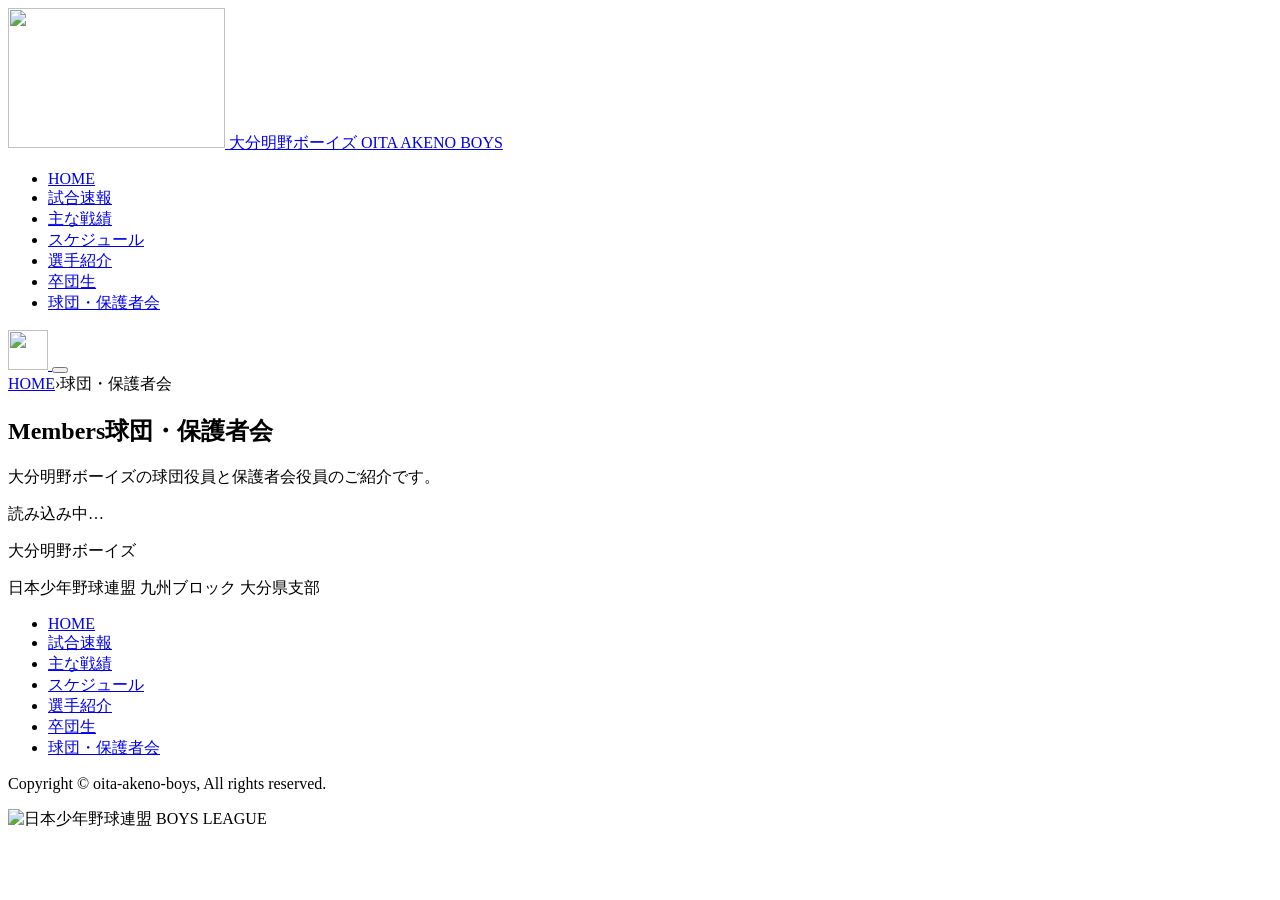
==== club.html @ 2be81007 "Add files via upload" ====
<!DOCTYPE html>
<html lang="ja">
<head>
<meta charset="UTF-8">
<meta name="viewport" content="width=device-width, initial-scale=1">
<title>球団・保護者会 | 大分明野ボーイズ</title>
<meta name="description" content="大分明野ボーイズの球団役員・保護者会役員のご紹介。大分市の中学硬式野球チームの運営体制です。">
<link rel="canonical" href="https://www.oct-net.ne.jp/oita-akeno-boys/club.html">
<meta name="robots" content="index,follow,max-image-preview:large">
<meta name="theme-color" content="#16224a">
<meta property="og:type" content="article">
<meta property="og:site_name" content="大分明野ボーイズ">
<meta property="og:locale" content="ja_JP">
<meta property="og:title" content="球団・保護者会 | 大分明野ボーイズ">
<meta property="og:description" content="大分明野ボーイズの球団役員・保護者会役員のご紹介。大分市の中学硬式野球チームの運営体制です。">
<meta property="og:url" content="https://www.oct-net.ne.jp/oita-akeno-boys/club.html">
<meta property="og:image" content="https://www.oct-net.ne.jp/oita-akeno-boys/assets/og-image.jpg">
<meta property="og:image:width" content="1200">
<meta property="og:image:height" content="630">
<meta property="og:image:alt" content="大分明野ボーイズ">
<meta name="twitter:card" content="summary_large_image">
<link rel="icon" href="assets/favicon.svg" type="image/svg+xml">
<link rel="apple-touch-icon" href="assets/apple-touch-icon.png">
<link rel="stylesheet" href="assets/style.css">
<script type="application/ld+json">
{
  "@context": "https://schema.org",
  "@type": "BreadcrumbList",
  "itemListElement": [
    {
      "@type": "ListItem",
      "position": 1,
      "name": "HOME",
      "item": "https://www.oct-net.ne.jp/oita-akeno-boys/"
    },
    {
      "@type": "ListItem",
      "position": 2,
      "name": "球団・保護者会",
      "item": "https://www.oct-net.ne.jp/oita-akeno-boys/club.html"
    }
  ]
}
</script>
</head>
<body>

<header class="header">
  <div class="wrap header__inner">
    <a class="logo" href="index.html">
      <img class="logo__icon" src="assets/logo-mark.png" width="217" height="140" alt="">
      <span class="logo__text">
        <span class="logo__mark">大分明野ボーイズ</span>
        <span class="logo__sub">OITA AKENO BOYS</span>
      </span>
    </a>
    <div class="header__right">
      <nav class="nav" id="nav">
      <ul class="nav__list">
        <li><a class="nav__link" href="index.html">HOME</a></li>
        <li><a class="nav__link" href="live.html">試合速報</a></li>
        <li><a class="nav__link" href="results.html">主な戦績</a></li>
        <li><a class="nav__link" href="schedule.html">スケジュール</a></li>
        <li><a class="nav__link" href="players.html">選手紹介</a></li>
        <li><a class="nav__link" href="graduates.html">卒団生</a></li>
        <li><a class="nav__link" href="club.html" aria-current="page">球団・保護者会</a></li>
      </ul>
      </nav>
      <a class="social" href="https://www.instagram.com/oita_akenoboys/" target="_blank" rel="noopener noreferrer" aria-label="Instagram（大分明野ボーイズ）">
        <img src="assets/instagram-icon.svg" width="40" height="40" alt="" loading="lazy">
      </a>
      <button class="nav__toggle" type="button" aria-expanded="false" aria-controls="nav" aria-label="メニューを開く">
        <span></span>
      </button>
    </div>
  </div>
</header>

<main>

  <section class="pagehead">
    <div class="wrap pagehead__inner">
      <nav class="crumb" aria-label="現在の位置"><a href="index.html">HOME</a><span class="crumb__sep" aria-hidden="true">›</span><span class="crumb__now" aria-current="page">球団・保護者会</span></nav>
      <h1 class="pagehead__title"><span class="pagehead__en">Members</span>球団・保護者会</h1>
      <p class="pagehead__lead">大分明野ボーイズの球団役員と保護者会役員のご紹介です。</p>
    </div>
  </section>

  <section class="section">
    <div class="wrap">
      <div id="js-club">
        <p class="loading">読み込み中…</p>
      </div>
    </div>
  </section>

  <noscript>
    <div class="wrap" style="padding-bottom:40px">
      <p class="note">
        このページの表示には JavaScript を使用しています。
        ブラウザの設定で JavaScript を有効にしてご覧ください。
      </p>
    </div>
  </noscript>

</main>

<footer class="footer">
  <div class="wrap footer__inner">
    <div class="footer__brand">
      <div>
        <p class="footer__name">大分明野ボーイズ</p>
        <p style="margin:0">日本少年野球連盟 九州ブロック 大分県支部</p>
      </div>
    </div>
    <ul class="footer__nav">
      <li><a href="index.html">HOME</a></li>
      <li><a href="live.html">試合速報</a></li>
      <li><a href="results.html">主な戦績</a></li>
      <li><a href="schedule.html">スケジュール</a></li>
      <li><a href="players.html">選手紹介</a></li>
      <li><a href="graduates.html">卒団生</a></li>
      <li><a href="club.html">球団・保護者会</a></li>
    </ul>
    <div class="footer__bottom">
      <p class="footer__copy">Copyright &copy; oita-akeno-boys, All rights reserved.</p>
      <img class="footer__badge" src="assets/boyslogo.png" width="390" height="75" alt="日本少年野球連盟 BOYS LEAGUE" loading="lazy">
    </div>
  </div>
</footer>

<script src="assets/site.js"></script>
</body>
</html>
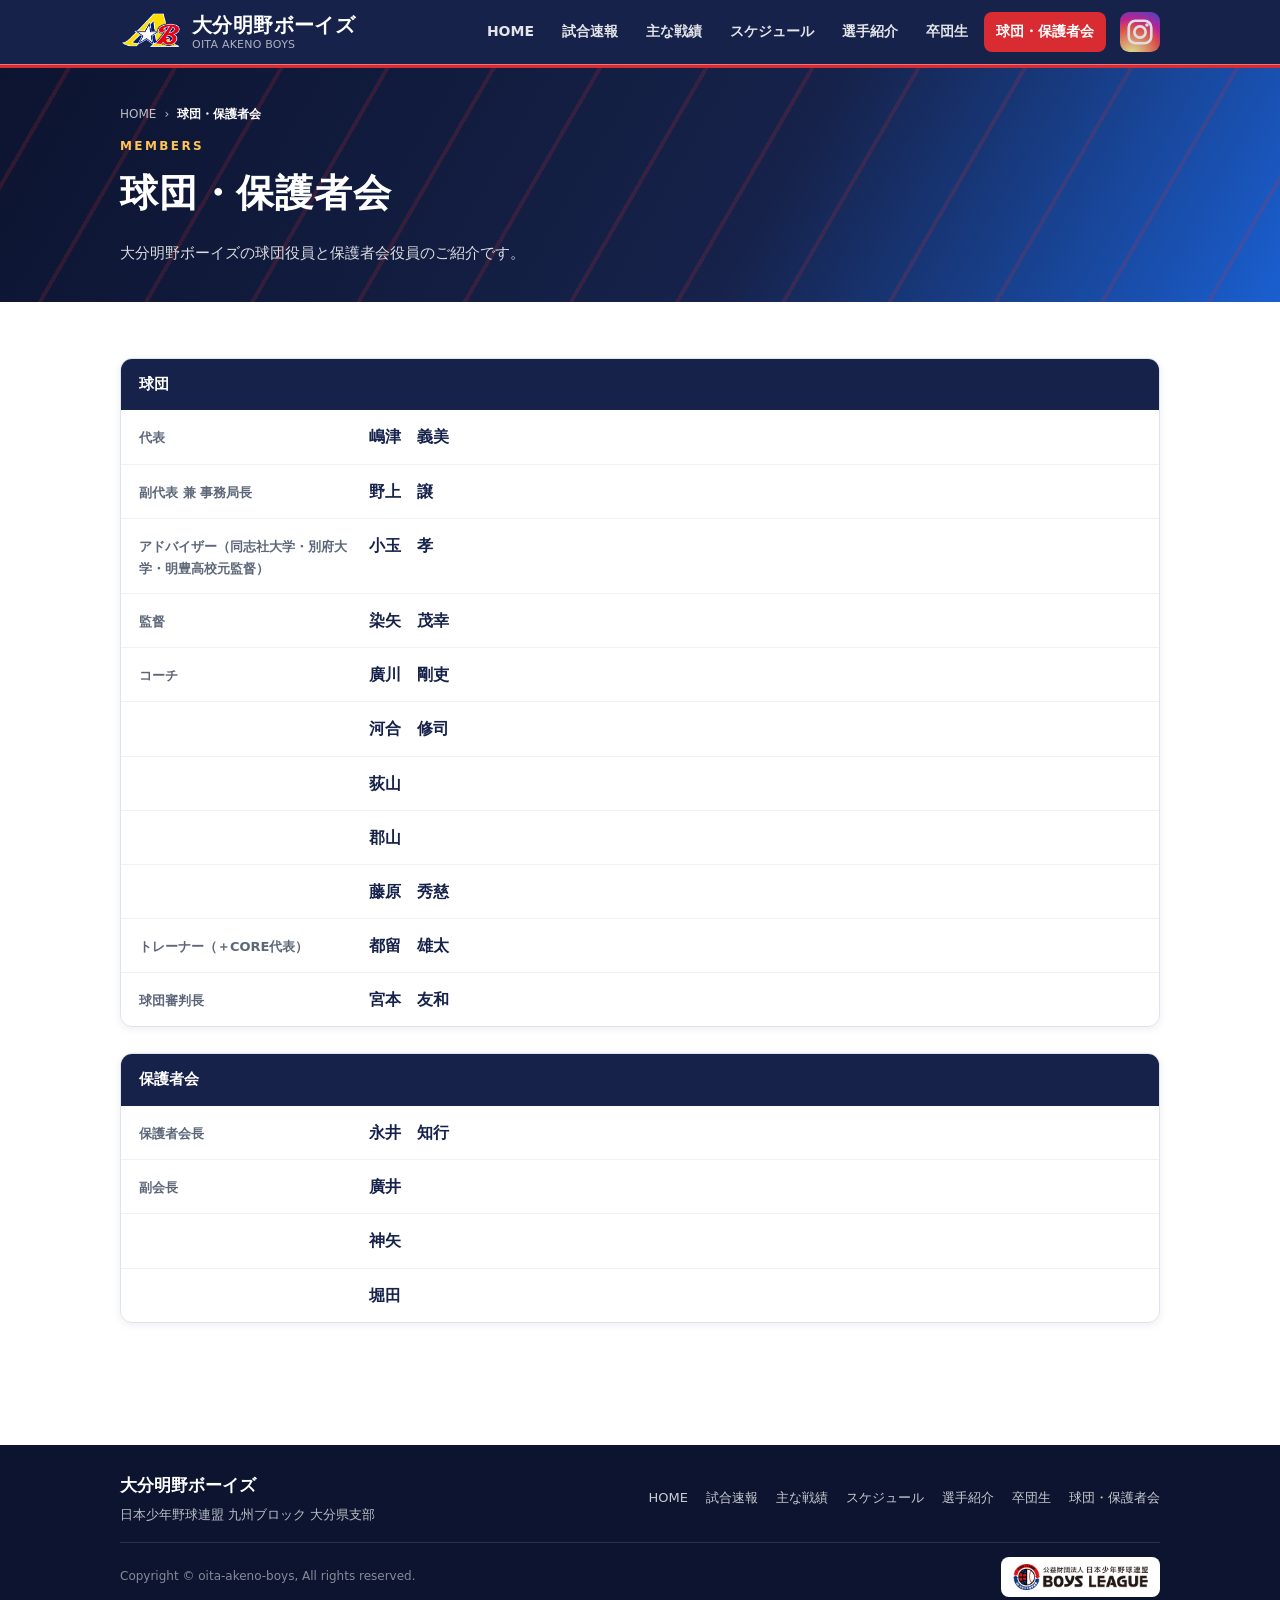
==== commit bbd1912b: "Add files via upload" ====
--- a/club.html
+++ b/club.html
@@ -5,7 +5,7 @@
 <meta name="viewport" content="width=device-width, initial-scale=1">
 <title>球団・保護者会 | 大分明野ボーイズ</title>
 <meta name="description" content="大分明野ボーイズの球団役員・保護者会役員のご紹介。大分市の中学硬式野球チームの運営体制です。">
-<link rel="canonical" href="https://www.oct-net.ne.jp/oita-akeno-boys/club.html">
+<link rel="canonical" href="https://oita-akeno-boys.github.io/hp/club.html">
 <meta name="robots" content="index,follow,max-image-preview:large">
 <meta name="theme-color" content="#16224a">
 <meta property="og:type" content="article">
@@ -13,8 +13,8 @@
 <meta property="og:locale" content="ja_JP">
 <meta property="og:title" content="球団・保護者会 | 大分明野ボーイズ">
 <meta property="og:description" content="大分明野ボーイズの球団役員・保護者会役員のご紹介。大分市の中学硬式野球チームの運営体制です。">
-<meta property="og:url" content="https://www.oct-net.ne.jp/oita-akeno-boys/club.html">
-<meta property="og:image" content="https://www.oct-net.ne.jp/oita-akeno-boys/assets/og-image.jpg">
+<meta property="og:url" content="https://oita-akeno-boys.github.io/hp/club.html">
+<meta property="og:image" content="https://oita-akeno-boys.github.io/hp/assets/og-image.jpg">
 <meta property="og:image:width" content="1200">
 <meta property="og:image:height" content="630">
 <meta property="og:image:alt" content="大分明野ボーイズ">
@@ -31,13 +31,13 @@
       "@type": "ListItem",
       "position": 1,
       "name": "HOME",
-      "item": "https://www.oct-net.ne.jp/oita-akeno-boys/"
+      "item": "https://oita-akeno-boys.github.io/hp/"
     },
     {
       "@type": "ListItem",
       "position": 2,
       "name": "球団・保護者会",
-      "item": "https://www.oct-net.ne.jp/oita-akeno-boys/club.html"
+      "item": "https://oita-akeno-boys.github.io/hp/club.html"
     }
   ]
 }
--- a/assets/style.css
+++ b/assets/style.css
@@ -0,0 +1,1465 @@
+@charset "UTF-8";
+
+/* ===========================================================
+   大分明野ボーイズ 共通スタイル
+   色は :root の変数だけ書き換えれば全ページに反映されます
+   =========================================================== */
+
+/* チームユニフォーム由来の配色
+   濃紺: キャップ・アンダーシャツ / ロイヤルブルー: ユニフォーム本体
+   赤: 袖・胸ロゴ / ゴールド: キャップの「A」・ロゴの縁取り */
+:root {
+  --navy: #16224a;
+  --navy-dark: #0c1430;
+  --blue: #1a5fd0;
+  --blue-light: #e9f1fd;
+  --red: #d92b32;
+  --red-dark: #a8161d;
+  --red-light: #fdeaeb;
+  --gold: #f5a623;
+  --gold-light: #ffc457;
+  --white: #ffffff;
+  --gray-50: #f5f7fa;
+  --gray-100: #eef1f6;
+  --gray-200: #dfe4ec;
+  --gray-400: #9aa4b5;
+  --gray-600: #5d6779;
+  --gray-800: #2b3648;
+
+  --radius: 12px;
+  --radius-sm: 8px;
+  --shadow: 0 2px 8px rgba(22, 34, 74, 0.08);
+  --shadow-lg: 0 8px 28px rgba(22, 34, 74, 0.14);
+  --header-h: 64px;
+
+  --font: "Hiragino Kaku Gothic ProN", "Hiragino Sans", "Noto Sans JP",
+    "Yu Gothic Medium", "Yu Gothic", Meiryo, system-ui, sans-serif;
+}
+
+*,
+*::before,
+*::after {
+  box-sizing: border-box;
+}
+
+html {
+  scroll-behavior: smooth;
+}
+
+body {
+  margin: 0;
+  font-family: var(--font);
+  font-size: 16px;
+  line-height: 1.7;
+  color: var(--gray-800);
+  background: var(--white);
+  -webkit-text-size-adjust: 100%;
+}
+
+img {
+  max-width: 100%;
+  height: auto;
+}
+
+a {
+  color: var(--blue);
+}
+
+/* ---------- レイアウト ---------- */
+
+.wrap {
+  width: 100%;
+  max-width: 1080px;
+  margin-inline: auto;
+  padding-inline: 20px;
+}
+
+.wrap--wide {
+  max-width: 1280px;
+}
+
+.section {
+  padding-block: 56px;
+}
+
+.section--gray {
+  background: var(--gray-50);
+}
+
+/* ---------- ヘッダー ---------- */
+
+.header {
+  position: sticky;
+  top: 0;
+  z-index: 100;
+  background: var(--navy);
+  color: var(--white);
+  /* ユニフォームの白パイピング + 赤袖を模した下端のライン */
+  box-shadow: 0 1px 0 rgba(255, 255, 255, 0.35), 0 4px 0 var(--red);
+}
+
+.header__inner {
+  display: flex;
+  align-items: center;
+  justify-content: space-between;
+  gap: 16px;
+  height: var(--header-h);
+}
+
+.logo {
+  display: flex;
+  align-items: center;
+  gap: 10px;
+  text-decoration: none;
+  color: var(--white);
+  white-space: nowrap;
+}
+
+.logo__icon {
+  display: block;
+  flex: 0 0 auto;
+  height: 40px;
+  width: auto;
+}
+
+.logo__text {
+  display: flex;
+  flex-direction: column;
+  justify-content: center;
+  line-height: 1.3;
+}
+
+.logo__mark {
+  font-size: 20px;
+  font-weight: 800;
+  letter-spacing: 0.02em;
+  color: var(--white);
+}
+
+.logo__sub {
+  font-size: 11px;
+  color: rgba(255, 255, 255, 0.65);
+  font-weight: 400;
+  letter-spacing: 0.02em;
+}
+
+.header__right {
+  display: flex;
+  align-items: center;
+  gap: 14px;
+}
+
+/* SNS アイコンリンク（ヘッダー・フッター共通） */
+.social {
+  display: inline-flex;
+  align-items: center;
+  justify-content: center;
+  flex: 0 0 auto;
+  opacity: 0.85;
+  transition: opacity 0.15s, transform 0.15s;
+}
+
+.social:hover {
+  opacity: 1;
+  transform: translateY(-1px);
+}
+
+.social img {
+  display: block;
+  width: 20px;
+  height: 20px;
+}
+
+/* ヘッダではロゴマーク・ナビと同じ高さに揃える */
+.header .social img {
+  width: 40px;
+  height: 40px;
+}
+
+/* ---------- ナビゲーション ---------- */
+
+.nav__list {
+  display: flex;
+  align-items: center;
+  gap: 4px;
+  margin: 0;
+  padding: 0;
+  list-style: none;
+}
+
+.nav__link {
+  display: block;
+  padding: 8px 12px;
+  font-size: 14px;
+  font-weight: 600;
+  color: rgba(255, 255, 255, 0.88);
+  text-decoration: none;
+  border-radius: var(--radius-sm);
+  transition: background-color 0.15s, color 0.15s;
+}
+
+.nav__link:hover {
+  background: rgba(255, 255, 255, 0.12);
+  color: var(--white);
+}
+
+.nav__link[aria-current="page"] {
+  color: var(--white);
+  background: var(--red);
+}
+
+.nav__toggle {
+  display: none;
+  width: 44px;
+  height: 44px;
+  padding: 0;
+  border: 0;
+  background: transparent;
+  color: var(--white);
+  cursor: pointer;
+}
+
+.nav__toggle span,
+.nav__toggle span::before,
+.nav__toggle span::after {
+  display: block;
+  width: 22px;
+  height: 2px;
+  background: currentColor;
+  border-radius: 2px;
+  transition: transform 0.2s, opacity 0.2s;
+}
+
+.nav__toggle span {
+  margin-inline: auto;
+  position: relative;
+}
+
+.nav__toggle span::before,
+.nav__toggle span::after {
+  content: "";
+  position: absolute;
+  left: 0;
+}
+
+.nav__toggle span::before {
+  top: -7px;
+}
+
+.nav__toggle span::after {
+  top: 7px;
+}
+
+.nav__toggle[aria-expanded="true"] span {
+  background: transparent;
+}
+
+.nav__toggle[aria-expanded="true"] span::before {
+  transform: translateY(7px) rotate(45deg);
+}
+
+.nav__toggle[aria-expanded="true"] span::after {
+  transform: translateY(-7px) rotate(-45deg);
+}
+
+@media (max-width: 860px) {
+  .nav__toggle {
+    display: block;
+  }
+
+  .nav {
+    position: fixed;
+    inset: var(--header-h) 0 auto 0;
+    background: var(--navy-dark);
+    max-height: calc(100vh - var(--header-h));
+    overflow-y: auto;
+    transform: translateY(-8px);
+    opacity: 0;
+    visibility: hidden;
+    transition: opacity 0.18s, transform 0.18s, visibility 0.18s;
+  }
+
+  .nav[data-open="true"] {
+    transform: translateY(0);
+    opacity: 1;
+    visibility: visible;
+  }
+
+  .nav__list {
+    flex-direction: column;
+    align-items: stretch;
+    gap: 0;
+    padding: 8px 20px 20px;
+  }
+
+  .nav__link {
+    padding: 14px 12px;
+    font-size: 15px;
+    border-radius: 0;
+    border-bottom: 1px solid rgba(255, 255, 255, 0.1);
+  }
+
+  .nav__link[aria-current="page"] {
+    background: transparent;
+    color: var(--gold-light);
+  }
+}
+
+/* ---------- ヒーロー（トップページ） ---------- */
+
+.hero {
+  position: relative;
+  overflow: hidden;
+  background: linear-gradient(135deg, var(--navy-dark) 0%, var(--navy) 45%, var(--blue) 100%);
+  color: var(--white);
+}
+
+.hero::before,
+.hero::after {
+  content: "";
+  position: absolute;
+  inset: 0;
+  pointer-events: none;
+}
+
+/* 斜めの赤いストライプ */
+.hero::before {
+  background: repeating-linear-gradient(
+    -60deg,
+    rgba(217, 43, 50, 0) 0 60px,
+    rgba(217, 43, 50, 0.55) 60px 66px,
+    rgba(217, 43, 50, 0) 66px 96px
+  );
+  opacity: 0.4;
+}
+
+/* 右下の光 */
+.hero::after {
+  background: radial-gradient(
+    120% 100% at 85% 110%,
+    rgba(255, 255, 255, 0.22) 0%,
+    rgba(255, 255, 255, 0) 60%
+  );
+}
+
+.hero__inner {
+  position: relative;
+  z-index: 1;
+  display: flex;
+  align-items: center;
+  gap: 44px;
+  padding-block: 64px;
+}
+
+.hero__content {
+  flex: 0 1 400px;
+  min-width: 0;
+}
+
+.hero__banner {
+  flex: 1 1 460px;
+  min-width: 0;
+}
+
+.hero__banner img {
+  display: block;
+  width: 100%;
+  height: auto;
+  border-radius: var(--radius);
+  box-shadow: var(--shadow-lg);
+  /* 左端を透明に落として、隣接する見出し側の背景に溶け込ませる */
+  -webkit-mask-image: linear-gradient(
+    to right,
+    transparent 0%,
+    rgba(0, 0, 0, 0.15) 10%,
+    rgba(0, 0, 0, 0.65) 24%,
+    #000 42%
+  );
+  mask-image: linear-gradient(
+    to right,
+    transparent 0%,
+    rgba(0, 0, 0, 0.15) 10%,
+    rgba(0, 0, 0, 0.65) 24%,
+    #000 42%
+  );
+}
+
+@media (max-width: 860px) {
+  .hero__inner {
+    flex-direction: column;
+    align-items: stretch;
+    gap: 28px;
+    padding-block: 44px 40px;
+  }
+
+  .hero__content {
+    flex: 1 1 auto;
+    order: 1;
+  }
+
+  .hero__banner {
+    flex: 1 1 auto;
+    order: 2;
+    width: 100%;
+  }
+
+  /* 縦積みになると左右の隣接がなくなるため、溶け込ませる処理は解除する */
+  .hero__banner img {
+    border-radius: var(--radius-sm);
+    -webkit-mask-image: none;
+    mask-image: none;
+  }
+}
+
+.hero__label {
+  display: inline-block;
+  margin: 0 0 18px;
+  padding: 5px 14px;
+  font-size: 12px;
+  font-weight: 700;
+  letter-spacing: 0.14em;
+  background: var(--red);
+  border-radius: 999px;
+}
+
+.hero__title {
+  margin: 0;
+  line-height: 0;
+}
+
+/* ユニフォームの胸ロゴ（AKENO BIG BOYS） */
+.hero__logo {
+  display: block;
+  width: 100%;
+  max-width: 480px;
+  height: auto;
+}
+
+.hero__name {
+  margin: 16px 0 0;
+  font-size: clamp(19px, 3.6vw, 26px);
+  font-weight: 800;
+  letter-spacing: 0.1em;
+  line-height: 1.3;
+}
+
+.hero__lead {
+  margin: 18px 0 0;
+  font-size: clamp(14px, 2.6vw, 17px);
+  color: rgba(255, 255, 255, 0.86);
+  max-width: 34em;
+}
+
+.hero__actions {
+  display: flex;
+  flex-wrap: wrap;
+  gap: 12px;
+  margin-top: 30px;
+}
+
+/* ---------- ボタン ---------- */
+
+.btn {
+  display: inline-flex;
+  align-items: center;
+  gap: 8px;
+  padding: 12px 22px;
+  font-size: 15px;
+  font-weight: 700;
+  text-decoration: none;
+  border-radius: 999px;
+  border: 2px solid transparent;
+  transition: background-color 0.15s, color 0.15s, border-color 0.15s, transform 0.1s;
+}
+
+.btn:active {
+  transform: translateY(1px);
+}
+
+.btn--primary {
+  background: var(--red);
+  color: var(--white);
+}
+
+.btn--primary:hover {
+  background: var(--red-dark);
+}
+
+.btn--ghost {
+  border-color: rgba(255, 255, 255, 0.7);
+  color: var(--white);
+}
+
+.btn--ghost:hover {
+  background: rgba(255, 255, 255, 0.14);
+}
+
+.btn--outline {
+  border-color: var(--navy);
+  color: var(--navy);
+}
+
+.btn--outline:hover {
+  background: var(--navy);
+  color: var(--white);
+}
+
+/* ---------- ページヘッダー（下層） ---------- */
+
+.pagehead {
+  background: linear-gradient(120deg, var(--navy-dark), var(--navy) 60%, var(--blue));
+  color: var(--white);
+  position: relative;
+  overflow: hidden;
+}
+
+.pagehead::before {
+  content: "";
+  position: absolute;
+  inset: 0;
+  background: repeating-linear-gradient(
+    -60deg,
+    rgba(217, 43, 50, 0) 0 60px,
+    rgba(217, 43, 50, 0.5) 60px 64px,
+    rgba(217, 43, 50, 0) 64px 92px
+  );
+  opacity: 0.35;
+}
+
+.pagehead__inner {
+  position: relative;
+  z-index: 1;
+  padding-block: 40px 34px;
+}
+
+.pagehead__title {
+  margin: 0;
+  font-size: clamp(26px, 5.5vw, 38px);
+  font-weight: 800;
+  letter-spacing: 0.02em;
+}
+
+.pagehead__en {
+  display: block;
+  margin-bottom: 4px;
+  font-size: 12px;
+  font-weight: 700;
+  letter-spacing: 0.2em;
+  color: var(--gold-light);
+  text-transform: uppercase;
+}
+
+.pagehead__lead {
+  margin: 14px 0 0;
+  max-width: 44em;
+  font-size: clamp(13px, 2.4vw, 15px);
+  line-height: 1.9;
+  color: rgba(255, 255, 255, 0.85);
+}
+
+/* ---------- パンくずリスト ---------- */
+
+.crumb {
+  margin: 0 0 12px;
+  font-size: 12px;
+  color: rgba(255, 255, 255, 0.72);
+}
+
+.crumb a {
+  color: inherit;
+  text-decoration: none;
+}
+
+.crumb a:hover {
+  color: var(--white);
+  text-decoration: underline;
+}
+
+.crumb__sep {
+  margin: 0 8px;
+}
+
+.crumb__now {
+  color: var(--white);
+  font-weight: 700;
+}
+
+/* ---------- セクション見出し ---------- */
+
+.headline {
+  display: flex;
+  align-items: baseline;
+  gap: 14px;
+  margin: 0 0 24px;
+  padding-left: 14px;
+  border-left: 5px solid var(--red);
+  font-size: clamp(20px, 4vw, 26px);
+  font-weight: 800;
+  letter-spacing: 0.02em;
+  color: var(--navy);
+}
+
+.headline__en {
+  font-size: 12px;
+  font-weight: 700;
+  letter-spacing: 0.18em;
+  color: var(--gray-400);
+  text-transform: uppercase;
+}
+
+/* ---------- 新着情報 ---------- */
+
+.news {
+  margin: 0;
+  padding: 0;
+  border-top: 1px solid var(--gray-200);
+}
+
+.news__item {
+  display: flex;
+  flex-wrap: wrap;
+  align-items: baseline;
+  gap: 4px 18px;
+  padding: 10px 4px;
+  border-bottom: 1px solid var(--gray-200);
+}
+
+.news__date {
+  flex: 0 0 auto;
+  font-size: 13px;
+  font-weight: 700;
+  color: var(--gray-400);
+  font-variant-numeric: tabular-nums;
+}
+
+/* p の既定マージンが行の高さを押し広げるので落とす。
+   基準幅を詰めているのは、狭い画面でも日付と本文を同じ行に収めるため。 */
+.news__text {
+  flex: 1 1 170px;
+  margin: 0;
+  font-size: 15px;
+  font-weight: 500;
+}
+
+/* ---------- 試合速報 ---------- */
+
+.match {
+  background: var(--white);
+  border: 1px solid var(--gray-200);
+  border-radius: var(--radius);
+  box-shadow: var(--shadow);
+  overflow: hidden;
+  margin-bottom: 20px;
+}
+
+.match__title {
+  margin: 0;
+  padding: 14px 18px;
+  font-size: 16px;
+  font-weight: 700;
+  line-height: 1.5;
+  color: var(--white);
+  background: var(--navy);
+}
+
+.match__body {
+  padding: 6px 18px 14px;
+}
+
+.match__row {
+  display: flex;
+  flex-wrap: wrap;
+  align-items: center;
+  gap: 6px 12px;
+  padding: 12px 0;
+  border-bottom: 1px dashed var(--gray-200);
+}
+
+.match__row:last-child {
+  border-bottom: 0;
+}
+
+.match__meta {
+  flex: 0 0 auto;
+  display: flex;
+  flex-direction: column;
+  min-width: 108px;
+}
+
+.match__date {
+  font-size: 13px;
+  font-weight: 700;
+  color: var(--blue);
+  font-variant-numeric: tabular-nums;
+}
+
+.match__place {
+  font-size: 12px;
+  color: var(--gray-400);
+}
+
+.match__round {
+  flex: 0 0 auto;
+  min-width: 62px;
+  padding: 2px 8px;
+  font-size: 12px;
+  font-weight: 700;
+  color: var(--navy);
+  background: var(--gray-100);
+  border-radius: 4px;
+  text-align: center;
+}
+
+.match__vs {
+  flex: 1 1 140px;
+  font-size: 15px;
+  font-weight: 600;
+}
+
+.match__vs::before {
+  content: "対 ";
+  color: var(--gray-400);
+  font-weight: 400;
+  font-size: 13px;
+}
+
+.match__score {
+  flex: 0 0 auto;
+  font-size: 17px;
+  font-weight: 800;
+  letter-spacing: 0.02em;
+  font-variant-numeric: tabular-nums;
+}
+
+.match__note {
+  flex: 1 1 100%;
+  font-size: 12px;
+  color: var(--gray-600);
+}
+
+.match__comment {
+  margin: 10px 0 0;
+  padding: 10px 14px;
+  font-size: 14px;
+  font-weight: 700;
+  color: var(--red-dark);
+  background: var(--red-light);
+  border-radius: var(--radius-sm);
+}
+
+/* 勝敗バッジ */
+.badge {
+  flex: 0 0 auto;
+  display: inline-grid;
+  place-items: center;
+  width: 30px;
+  height: 30px;
+  font-size: 14px;
+  font-weight: 800;
+  border-radius: 50%;
+  line-height: 1;
+}
+
+.badge--win {
+  background: var(--red);
+  color: var(--white);
+}
+
+.badge--lose {
+  background: var(--gray-200);
+  color: var(--gray-600);
+}
+
+.badge--tbd {
+  border: 2px dashed var(--gray-400);
+  color: var(--gray-400);
+  font-size: 10px;
+  letter-spacing: -0.02em;
+}
+
+/* ---------- 主な戦績 ---------- */
+
+.record {
+  margin-bottom: 30px;
+}
+
+.record__year {
+  display: inline-block;
+  margin: 0 0 12px;
+  padding: 4px 16px;
+  font-size: 17px;
+  font-weight: 800;
+  color: var(--white);
+  background: var(--navy);
+  border-radius: 999px;
+  font-variant-numeric: tabular-nums;
+}
+
+/* 見出しの年に添える「18期生」 */
+.record__term {
+  margin-left: 10px;
+  padding-left: 10px;
+  border-left: 1px solid rgba(255, 255, 255, 0.35);
+  font-size: 13px;
+  font-weight: 600;
+  color: rgba(255, 255, 255, 0.78);
+}
+
+.record__list {
+  margin: 0;
+  padding: 0;
+  list-style: none;
+  display: grid;
+  gap: 8px;
+}
+
+.record__item {
+  display: flex;
+  flex-wrap: wrap;
+  align-items: center;
+  gap: 6px 12px;
+  padding: 12px 16px;
+  background: var(--white);
+  border: 1px solid var(--gray-200);
+  border-left: 4px solid var(--gray-200);
+  border-radius: var(--radius-sm);
+  font-size: 15px;
+}
+
+.record__item--gold {
+  border-left-color: var(--red);
+}
+
+.record__item--silver {
+  border-left-color: var(--blue);
+}
+
+/* 大会の区分（県大会・九州大会・全国大会） */
+.record__cat {
+  flex: 0 0 auto;
+  min-width: 76px;
+  padding: 3px 8px;
+  font-size: 12px;
+  font-weight: 700;
+  text-align: center;
+  color: var(--gray-600);
+  background: var(--white);
+  border: 1px solid var(--gray-200);
+  border-radius: var(--radius-sm);
+}
+
+.record__cat--kyushu {
+  color: var(--blue);
+  border-color: var(--blue);
+}
+
+.record__cat--japan {
+  color: var(--white);
+  background: var(--navy);
+  border-color: var(--navy);
+}
+
+.record__name {
+  flex: 1 1 240px;
+  font-weight: 500;
+}
+
+.record__result {
+  flex: 0 0 auto;
+  padding: 3px 12px;
+  font-size: 13px;
+  font-weight: 800;
+  border-radius: 999px;
+  background: var(--gray-100);
+  color: var(--gray-600);
+}
+
+.record__item--gold .record__result {
+  background: var(--red);
+  color: var(--white);
+}
+
+.record__item--silver .record__result {
+  background: var(--blue-light);
+  color: var(--blue);
+}
+
+/* 卒団生・選手紹介での戦績。件数を減らさずに行だけを詰める */
+.record__list--compact {
+  gap: 3px;
+}
+
+.record__list--compact .record__item {
+  gap: 4px 10px;
+  padding: 5px 10px;
+  border-left-width: 3px;
+  border-radius: 4px;
+  font-size: 13px;
+}
+
+.record__list--compact .record__cat {
+  min-width: 58px;
+  padding: 1px 6px;
+  font-size: 11px;
+}
+
+.record__list--compact .record__name {
+  flex: 1 1 200px;
+  line-height: 1.5;
+}
+
+.record__list--compact .record__result {
+  padding: 1px 9px;
+  font-size: 12px;
+}
+
+/* 狭い画面では大会名が 2 行に折り返すので、その分さらに詰める */
+@media (max-width: 600px) {
+  .record__list--compact .record__item {
+    gap: 3px 8px;
+    padding: 4px 8px;
+    font-size: 12px;
+  }
+
+  .record__list--compact .record__cat {
+    min-width: 52px;
+    font-size: 10px;
+  }
+
+  .record__list--compact .record__result {
+    font-size: 11px;
+  }
+}
+
+/* ---------- スケジュール ---------- */
+
+.schedule {
+  display: grid;
+  grid-template-columns: repeat(auto-fill, minmax(210px, 1fr));
+  gap: 16px;
+  margin: 0;
+  padding: 0;
+  list-style: none;
+}
+
+.schedule__card {
+  display: flex;
+  align-items: center;
+  gap: 14px;
+  padding: 18px;
+  text-decoration: none;
+  color: inherit;
+  background: var(--white);
+  border: 1px solid var(--gray-200);
+  border-radius: var(--radius);
+  box-shadow: var(--shadow);
+  transition: transform 0.15s, box-shadow 0.15s, border-color 0.15s;
+}
+
+.schedule__card:hover {
+  transform: translateY(-2px);
+  box-shadow: var(--shadow-lg);
+  border-color: var(--blue);
+}
+
+.schedule__icon {
+  flex: 0 0 auto;
+  display: grid;
+  place-items: center;
+  width: 44px;
+  height: 44px;
+  font-size: 11px;
+  font-weight: 800;
+  color: var(--white);
+  background: var(--red);
+  border-radius: var(--radius-sm);
+}
+
+.schedule__month {
+  font-size: 19px;
+  font-weight: 800;
+  color: var(--navy);
+  line-height: 1.3;
+  font-variant-numeric: tabular-nums;
+}
+
+.schedule__year {
+  display: block;
+  font-size: 12px;
+  font-weight: 600;
+  color: var(--gray-400);
+}
+
+/* ---------- 名簿テーブル ---------- */
+
+.roster {
+  overflow-x: auto;
+  border: 1px solid var(--gray-200);
+  border-radius: var(--radius);
+  background: var(--white);
+}
+
+.roster table {
+  width: 100%;
+  border-collapse: collapse;
+  font-size: 14px;
+  min-width: 420px;
+}
+
+.roster th,
+.roster td {
+  padding: 10px 14px;
+  text-align: left;
+  border-bottom: 1px solid var(--gray-100);
+  white-space: nowrap;
+}
+
+.roster th {
+  font-size: 12px;
+  font-weight: 700;
+  letter-spacing: 0.04em;
+  color: var(--white);
+  background: var(--navy);
+}
+
+.roster tbody tr:last-child td {
+  border-bottom: 0;
+}
+
+.roster tbody tr:nth-child(even) {
+  background: var(--gray-50);
+}
+
+.roster td:first-child {
+  font-weight: 700;
+  color: var(--navy);
+}
+
+/* ---------- 期のアコーディオン ---------- */
+
+.term {
+  margin-bottom: 12px;
+  background: var(--white);
+  border: 1px solid var(--gray-200);
+  border-radius: var(--radius);
+  box-shadow: var(--shadow);
+  overflow: hidden;
+}
+
+.term__head {
+  display: flex;
+  align-items: center;
+  gap: 12px;
+  width: 100%;
+  padding: 16px 18px;
+  font: inherit;
+  text-align: left;
+  color: var(--navy);
+  background: var(--white);
+  border: 0;
+  cursor: pointer;
+}
+
+.term__head:hover {
+  background: var(--gray-50);
+}
+
+.term__no {
+  flex: 0 0 auto;
+  display: grid;
+  place-items: center;
+  min-width: 54px;
+  padding: 4px 10px;
+  font-size: 14px;
+  font-weight: 800;
+  color: var(--white);
+  background: var(--navy);
+  border-radius: 999px;
+}
+
+.term__label {
+  flex: 1 1 auto;
+  font-size: 15px;
+  font-weight: 700;
+}
+
+.term__year {
+  font-size: 13px;
+  font-weight: 600;
+  color: var(--gray-400);
+  margin-left: 8px;
+}
+
+.term__count {
+  flex: 0 0 auto;
+  font-size: 12px;
+  color: var(--gray-400);
+}
+
+.term__arrow {
+  flex: 0 0 auto;
+  width: 10px;
+  height: 10px;
+  border-right: 2px solid var(--gray-400);
+  border-bottom: 2px solid var(--gray-400);
+  transform: rotate(45deg) translate(-2px, -2px);
+  transition: transform 0.2s;
+}
+
+.term__head[aria-expanded="true"] .term__arrow {
+  transform: rotate(-135deg) translate(-2px, -2px);
+}
+
+/* 詳細ページへのリンクになっている見出し */
+.term__head--link {
+  text-decoration: none;
+}
+
+.term__head--link .term__arrow {
+  transform: rotate(-45deg);
+}
+
+.term__body {
+  padding: 0 18px 18px;
+}
+
+.term__body[hidden] {
+  display: none;
+}
+
+/* 期のカードの中に戦績を並べるときは、外側の白と重ならないよう背景を落とす */
+.term__body .record__item {
+  background: var(--gray-50);
+}
+
+/* ---------- 選手カード（期の詳細ページ） ---------- */
+
+.pcards {
+  display: grid;
+  grid-template-columns: repeat(auto-fill, minmax(145px, 1fr));
+  gap: 16px;
+  margin: 0;
+  padding: 0;
+  list-style: none;
+}
+
+.pcard {
+  background: var(--white);
+  border: 1px solid var(--gray-200);
+  border-radius: var(--radius);
+  box-shadow: var(--shadow);
+  overflow: hidden;
+}
+
+.pcard__photo {
+  position: relative;
+  aspect-ratio: 3 / 2;
+  background: var(--gray-100);
+}
+
+.pcard__photo img {
+  display: block;
+  width: 100%;
+  height: 100%;
+  object-fit: cover;
+}
+
+.pcard__noimage {
+  position: absolute;
+  inset: 0;
+  display: grid;
+  place-items: center;
+  font-size: 11px;
+  font-weight: 700;
+  letter-spacing: 0.12em;
+  color: var(--gray-400);
+}
+
+.pcard__body {
+  padding: 11px 13px 13px;
+}
+
+.pcard__name {
+  display: flex;
+  align-items: center;
+  gap: 7px;
+  margin: 0 0 7px;
+  font-size: 15px;
+  font-weight: 800;
+  color: var(--navy);
+}
+
+.pcard__no {
+  flex: 0 0 auto;
+  display: grid;
+  place-items: center;
+  min-width: 25px;
+  height: 25px;
+  padding: 0 6px;
+  font-size: 13px;
+  font-weight: 800;
+  color: var(--white);
+  background: var(--red);
+  border-radius: 999px;
+}
+
+.pcard__meta {
+  display: grid;
+  grid-template-columns: auto 1fr;
+  gap: 3px 10px;
+  margin: 0;
+  font-size: 12px;
+}
+
+.pcard__meta dt {
+  font-weight: 600;
+  white-space: nowrap;
+  color: var(--gray-400);
+}
+
+.pcard__meta dd {
+  margin: 0;
+  color: var(--gray-800);
+}
+
+.backlink {
+  margin: 30px 0 0;
+  font-size: 14px;
+  font-weight: 700;
+}
+
+.backlink a {
+  color: var(--navy);
+  text-decoration: none;
+}
+
+.backlink a::before {
+  content: "← ";
+}
+
+.backlink a:hover {
+  text-decoration: underline;
+}
+
+@media (min-width: 561px) {
+  .pcards {
+    grid-template-columns: repeat(auto-fill, minmax(210px, 1fr));
+    gap: 18px;
+  }
+
+  .pcard__name {
+    font-size: 16px;
+  }
+
+  .pcard__meta {
+    font-size: 13px;
+  }
+}
+
+/* ---------- 名簿（球団・保護者会） ---------- */
+
+.staff {
+  background: var(--white);
+  border: 1px solid var(--gray-200);
+  border-radius: var(--radius);
+  box-shadow: var(--shadow);
+  overflow: hidden;
+  margin-bottom: 26px;
+}
+
+.staff__title {
+  margin: 0;
+  padding: 13px 18px;
+  font-size: 15px;
+  font-weight: 700;
+  color: var(--white);
+  background: var(--navy);
+}
+
+.staff__list {
+  margin: 0;
+  padding: 0;
+}
+
+.staff__row {
+  display: flex;
+  flex-wrap: wrap;
+  align-items: baseline;
+  gap: 4px 20px;
+  padding: 13px 18px;
+  border-bottom: 1px solid var(--gray-100);
+}
+
+.staff__row:last-child {
+  border-bottom: 0;
+}
+
+.staff__role {
+  flex: 0 0 auto;
+  width: 210px;
+  font-size: 13px;
+  font-weight: 700;
+  color: var(--gray-600);
+}
+
+.staff__name {
+  flex: 1 1 auto;
+  font-size: 16px;
+  font-weight: 700;
+  color: var(--navy);
+}
+
+@media (max-width: 560px) {
+  .staff__role {
+    width: 100%;
+  }
+}
+
+/* ---------- 補助 ---------- */
+
+.note {
+  padding: 20px;
+  font-size: 14px;
+  color: var(--gray-600);
+  background: var(--gray-50);
+  border: 1px dashed var(--gray-200);
+  border-radius: var(--radius);
+  text-align: center;
+}
+
+.loading {
+  padding: 30px;
+  text-align: center;
+  color: var(--gray-400);
+  font-size: 14px;
+}
+
+.empty {
+  padding: 16px 0;
+  color: var(--gray-400);
+  font-size: 14px;
+}
+
+.stack > * + * {
+  margin-top: 10px;
+}
+
+/* ---------- フッター ---------- */
+
+.footer {
+  margin-top: 40px;
+  padding-block: 26px 20px;
+  background: var(--navy-dark);
+  color: rgba(255, 255, 255, 0.72);
+  font-size: 13px;
+}
+
+/* チーム名は 2 行、ナビは 1 行と高さが違うので、上端ではなく中央で揃える */
+.footer__inner {
+  display: flex;
+  flex-wrap: wrap;
+  align-items: center;
+  justify-content: space-between;
+  gap: 16px 28px;
+}
+
+.footer__brand {
+  display: flex;
+  align-items: center;
+  gap: 14px;
+}
+
+.footer__name {
+  font-size: 17px;
+  font-weight: 800;
+  color: var(--white);
+  margin: 0 0 4px;
+}
+
+.footer__nav {
+  display: flex;
+  flex-wrap: wrap;
+  gap: 6px 18px;
+  margin: 0;
+  padding: 0;
+  list-style: none;
+}
+
+.footer__nav a {
+  color: rgba(255, 255, 255, 0.78);
+  text-decoration: none;
+  font-size: 13px;
+}
+
+.footer__nav a:hover {
+  color: var(--white);
+  text-decoration: underline;
+}
+
+.footer__bottom {
+  display: flex;
+  align-items: center;
+  justify-content: space-between;
+  flex-wrap: wrap;
+  gap: 14px;
+  width: 100%;
+  margin: 0;
+  padding-top: 14px;
+  border-top: 1px solid rgba(255, 255, 255, 0.12);
+}
+
+.footer__copy {
+  margin: 0;
+  font-size: 12px;
+  color: rgba(255, 255, 255, 0.5);
+}
+
+/* ロゴは濃色背景向けの版が無く文字が沈むため、白い下地を敷いて判読性を確保する */
+.footer__badge {
+  display: block;
+  flex: 0 0 auto;
+  height: 26px;
+  width: auto;
+  padding: 7px 12px;
+  border-radius: 8px;
+  background: var(--white);
+  box-sizing: content-box;
+}
+
+/* ---------- チーム紹介（トップページ） ---------- */
+
+.about {
+  max-width: 46em;
+  color: var(--gray-800);
+  line-height: 1.95;
+}
+
+.about p {
+  margin: 0 0 14px;
+}
+
+.about ul {
+  margin: 0;
+  padding-left: 1.3em;
+}
+
+.about li {
+  margin-bottom: 4px;
+}
+
+.about a {
+  color: var(--blue);
+  font-weight: 700;
+}
+
+/* ---------- モーション設定を尊重 ---------- */
+
+@media (prefers-reduced-motion: reduce) {
+  html {
+    scroll-behavior: auto;
+  }
+
+  * {
+    transition-duration: 0.01ms !important;
+  }
+}
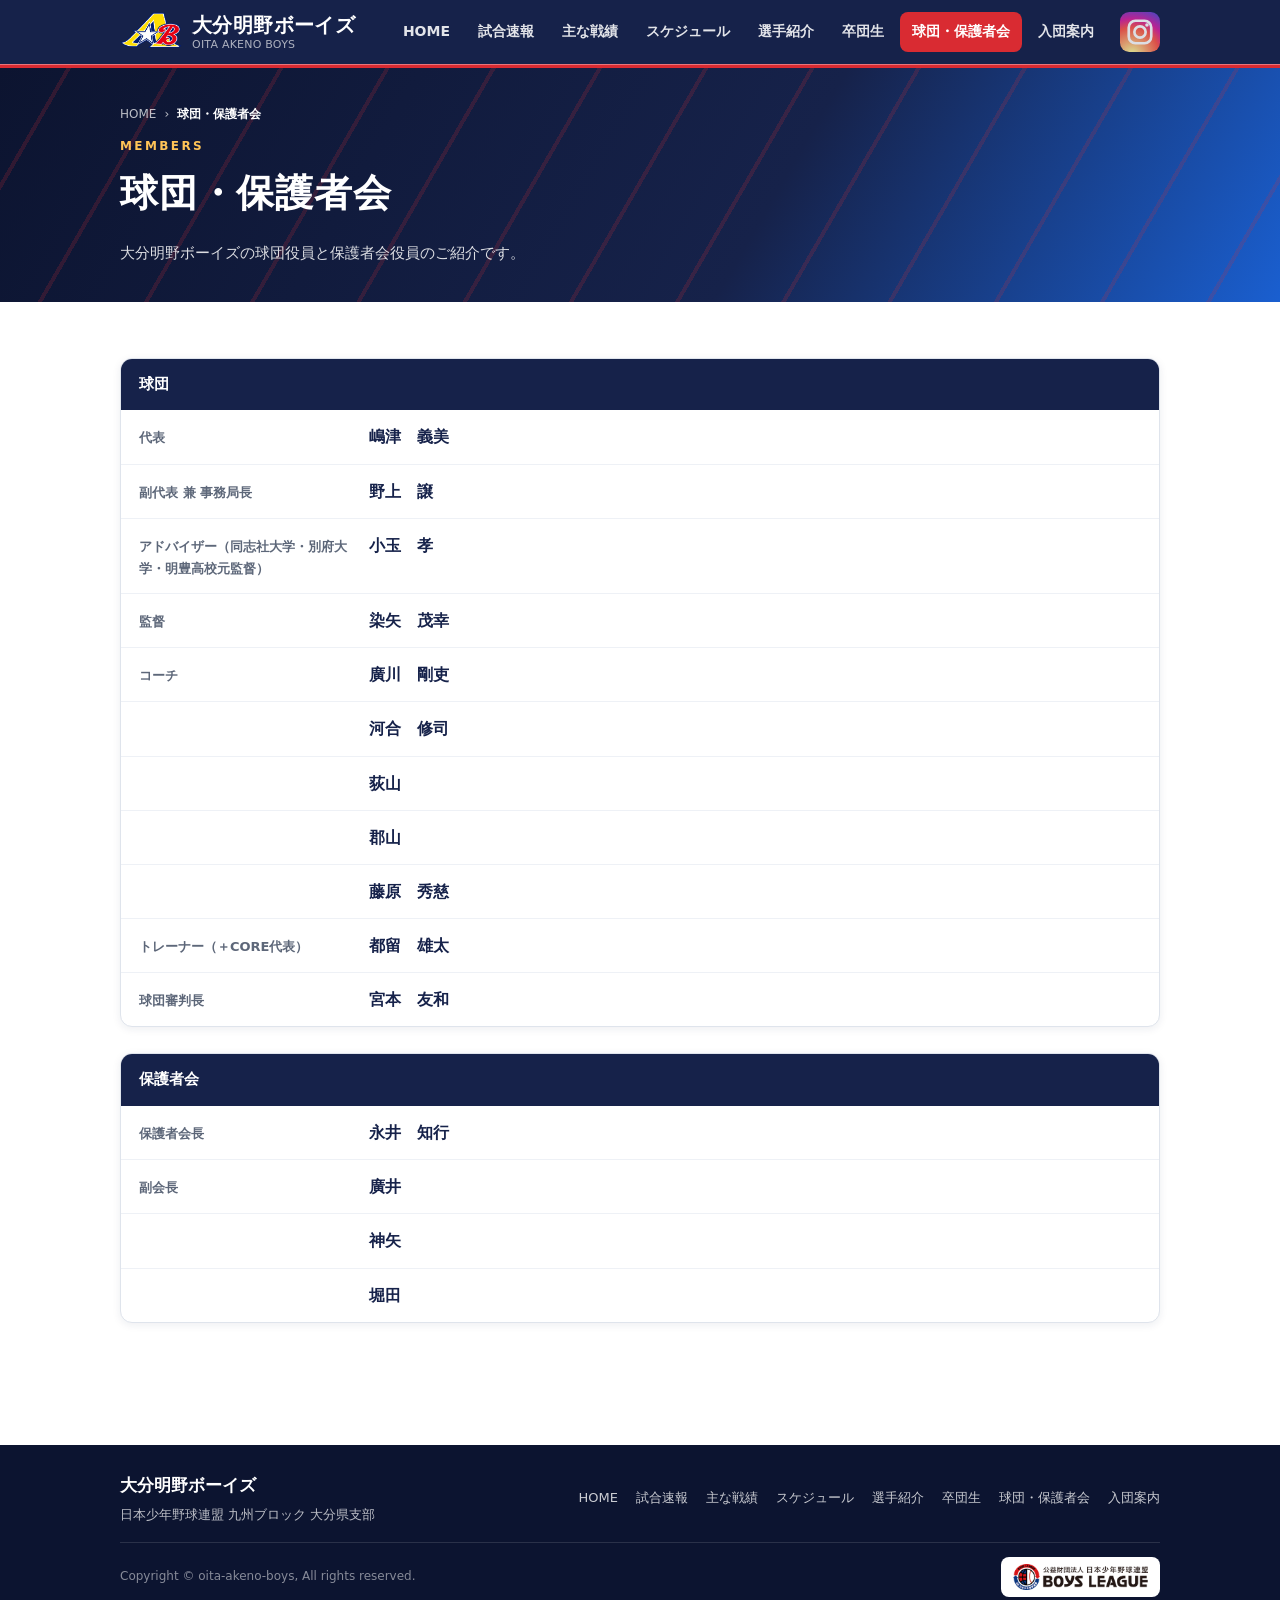
==== commit 204da631: "2026.09.03" ====
--- a/club.html
+++ b/club.html
@@ -64,6 +64,7 @@
         <li><a class="nav__link" href="players.html">選手紹介</a></li>
         <li><a class="nav__link" href="graduates.html">卒団生</a></li>
         <li><a class="nav__link" href="club.html" aria-current="page">球団・保護者会</a></li>
+        <li><a class="nav__link" href="join.html">入団案内</a></li>
       </ul>
       </nav>
       <a class="social" href="https://www.instagram.com/oita_akenoboys/" target="_blank" rel="noopener noreferrer" aria-label="Instagram（大分明野ボーイズ）">
@@ -121,6 +122,7 @@
       <li><a href="players.html">選手紹介</a></li>
       <li><a href="graduates.html">卒団生</a></li>
       <li><a href="club.html">球団・保護者会</a></li>
+      <li><a href="join.html">入団案内</a></li>
     </ul>
     <div class="footer__bottom">
       <p class="footer__copy">Copyright &copy; oita-akeno-boys, All rights reserved.</p>
--- a/assets/style.css
+++ b/assets/style.css
@@ -176,6 +176,14 @@
   height: 40px;
 }
 
+/* スマートフォンではロゴとメニューボタンに挟まれて窮屈になるため小さくする */
+@media (max-width: 600px) {
+  .header .social img {
+    width: 30px;
+    height: 30px;
+  }
+}
+
 /* ---------- ナビゲーション ---------- */
 
 .nav__list {
@@ -262,7 +270,9 @@
   transform: translateY(-7px) rotate(-45deg);
 }
 
-@media (max-width: 860px) {
+/* 項目が 8 つになり、横並びでは 1080px 未満で 2 段に折り返すため、
+   ここから下はハンバーガーメニューに切り替える */
+@media (max-width: 1080px) {
   .nav__toggle {
     display: block;
   }
@@ -641,6 +651,218 @@
   font-weight: 500;
 }
 
+/* リンク先を書いた行だけ本文がリンクになる */
+.news__link {
+  color: var(--blue);
+  text-decoration: none;
+}
+
+.news__link:hover {
+  text-decoration: underline;
+}
+
+/* ---------- 入団案内 ---------- */
+
+/* 準備中（join.txt の「# 公開」が ON 以外のとき） */
+.prep {
+  background: var(--gray-50);
+  border: 1px solid var(--gray-200);
+  border-radius: var(--radius);
+  padding: 48px 24px;
+  text-align: center;
+}
+
+.prep__title {
+  margin: 0 0 8px;
+  font-size: 20px;
+  font-weight: 700;
+  color: var(--navy);
+}
+
+.prep__text {
+  margin: 0;
+  font-size: 14px;
+  color: var(--gray-600);
+}
+
+.joinsec {
+  background: var(--white);
+  border: 1px solid var(--gray-200);
+  border-radius: var(--radius);
+  box-shadow: var(--shadow);
+  overflow: hidden;
+  margin-bottom: 20px;
+}
+
+.joinsec__title {
+  margin: 0;
+  padding: 14px 18px;
+  background: var(--navy);
+  color: var(--white);
+  font-size: 16px;
+  font-weight: 700;
+}
+
+.joinsec__body {
+  padding: 18px;
+}
+
+.joinsec__p {
+  margin: 0 0 10px;
+  font-size: 15px;
+  line-height: 1.9;
+}
+
+.joinsec__p:last-child {
+  margin-bottom: 0;
+}
+
+.joinsec__note {
+  margin: 14px 0 0;
+  padding: 10px 14px;
+  background: var(--red-light);
+  border-left: 3px solid var(--red);
+  border-radius: var(--radius-sm);
+  font-size: 14px;
+  font-weight: 600;
+  color: var(--red-dark);
+}
+
+/* 練習体験会の日程 */
+.trial {
+  margin: 0;
+  padding: 0;
+  list-style: none;
+}
+
+.trial__row {
+  display: flex;
+  flex-wrap: wrap;
+  align-items: baseline;
+  gap: 4px 14px;
+  padding: 12px 4px;
+  border-bottom: 1px solid var(--gray-200);
+}
+
+.trial__row:first-child {
+  border-top: 1px solid var(--gray-200);
+}
+
+.trial__date {
+  flex: 0 0 auto;
+  font-size: 15px;
+  font-weight: 700;
+  color: var(--navy);
+  font-variant-numeric: tabular-nums;
+}
+
+.trial__time {
+  flex: 0 0 auto;
+  font-size: 14px;
+  font-weight: 600;
+  color: var(--gray-800);
+}
+
+.trial__place {
+  flex: 1 1 160px;
+  font-size: 14px;
+  color: var(--gray-600);
+}
+
+.trial__note {
+  flex: 0 0 auto;
+  padding: 2px 8px;
+  background: var(--gray-100);
+  border-radius: 999px;
+  font-size: 12px;
+  font-weight: 600;
+  color: var(--gray-600);
+}
+
+/* 問い合わせ先 */
+.contact {
+  margin: 0;
+}
+
+.contact__row {
+  display: flex;
+  flex-wrap: wrap;
+  align-items: baseline;
+  gap: 4px 14px;
+  padding: 12px 4px;
+  border-bottom: 1px solid var(--gray-200);
+}
+
+.contact__row:first-child {
+  border-top: 1px solid var(--gray-200);
+}
+
+.contact__label {
+  flex: 0 0 96px;
+  font-size: 13px;
+  font-weight: 700;
+  color: var(--gray-600);
+}
+
+.contact__value {
+  flex: 1 1 180px;
+  margin: 0;
+  font-size: 16px;
+  font-weight: 600;
+  color: var(--gray-800);
+}
+
+.contact__link {
+  color: var(--blue);
+  text-decoration: none;
+}
+
+.contact__link:hover {
+  text-decoration: underline;
+}
+
+/* 申込書 PDF */
+.joindoc {
+  display: inline-flex;
+  align-items: center;
+  gap: 10px;
+  padding: 12px 18px;
+  background: var(--navy);
+  border-radius: var(--radius-sm);
+  color: var(--white);
+  font-size: 15px;
+  font-weight: 700;
+  text-decoration: none;
+  transition: background-color 0.15s;
+}
+
+.joindoc + .joindoc {
+  margin-top: 10px;
+}
+
+.joindoc:hover {
+  background: var(--navy-dark);
+}
+
+.joindoc__ext {
+  padding: 2px 8px;
+  background: var(--red);
+  border-radius: 4px;
+  font-size: 11px;
+  letter-spacing: 0.06em;
+}
+
+@media (max-width: 600px) {
+  .contact__label {
+    flex: 0 0 100%;
+  }
+
+  .joindoc {
+    display: flex;
+    justify-content: center;
+  }
+}
+
 /* ---------- 試合速報 ---------- */
 
 .match {
@@ -1049,9 +1271,9 @@
 .term__head {
   display: flex;
   align-items: center;
-  gap: 12px;
+  gap: 14px;
   width: 100%;
-  padding: 16px 18px;
+  padding: 20px 18px;
   font: inherit;
   text-align: left;
   color: var(--navy);
@@ -1068,9 +1290,9 @@
   flex: 0 0 auto;
   display: grid;
   place-items: center;
-  min-width: 54px;
-  padding: 4px 10px;
-  font-size: 14px;
+  min-width: 60px;
+  padding: 5px 12px;
+  font-size: 15px;
   font-weight: 800;
   color: var(--white);
   background: var(--navy);
@@ -1079,12 +1301,13 @@
 
 .term__label {
   flex: 1 1 auto;
-  font-size: 15px;
+  /* 狭い画面では「21期生 2026年卒団」が折り返すので、そこだけ小さくする */
+  font-size: clamp(16px, 3.6vw, 18px);
   font-weight: 700;
 }
 
 .term__year {
-  font-size: 13px;
+  font-size: 14px;
   font-weight: 600;
   color: var(--gray-400);
   margin-left: 8px;
@@ -1092,16 +1315,16 @@
 
 .term__count {
   flex: 0 0 auto;
-  font-size: 12px;
+  font-size: 13px;
   color: var(--gray-400);
 }
 
 .term__arrow {
   flex: 0 0 auto;
-  width: 10px;
-  height: 10px;
-  border-right: 2px solid var(--gray-400);
-  border-bottom: 2px solid var(--gray-400);
+  width: 12px;
+  height: 12px;
+  border-right: 2px solid var(--gray-600);
+  border-bottom: 2px solid var(--gray-600);
   transform: rotate(45deg) translate(-2px, -2px);
   transition: transform 0.2s;
 }
@@ -1119,8 +1342,10 @@
   transform: rotate(-45deg);
 }
 
+/* 戦績が長いとリンクの行が埋もれるので、区切り線で見出しとして切り離す */
 .term__body {
-  padding: 0 18px 18px;
+  padding: 14px 18px 18px;
+  border-top: 1px solid var(--gray-100);
 }
 
 .term__body[hidden] {
@@ -1452,6 +1677,14 @@
   font-weight: 700;
 }
 
+/* 狭い画面では 1 行に入る字数が少なく圧迫感が出るので、本文を少し小さくする */
+@media (max-width: 600px) {
+  .about {
+    font-size: 15px;
+    line-height: 1.85;
+  }
+}
+
 /* ---------- モーション設定を尊重 ---------- */
 
 @media (prefers-reduced-motion: reduce) {
